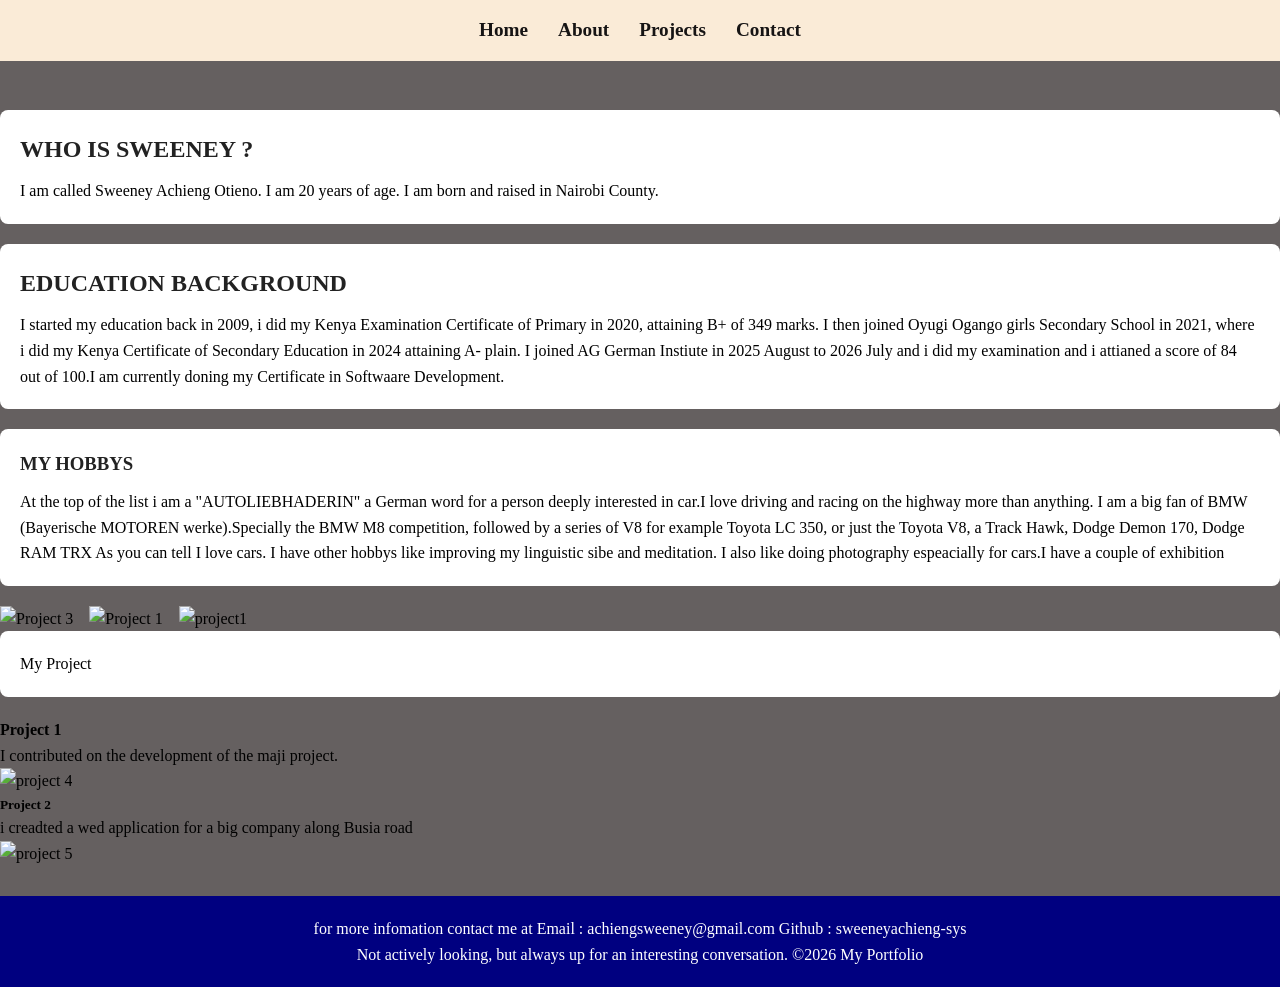
==== index.html @ 0fbec5ef "renaming" ====
<!DOCTYPE html>
<html lang="en">
<head>
    <meta charset="UTF-8">
    <meta name="viewport" content="width=device-width, initial-scale=1.0">
    <title>MY PORTALFOLIO</title>
    <script src="https://cdn.jsdelivr.net/npm/@tailwindcss/browser@4"></script>
    <link rel ="stylesheet" href="index.css">
</head>
<body>
  <!-- Navigation Bar -->
  <nav>
    <ul>
        <li><a href="SP.html">Home</a></li>
        <li><a href="about.html">About</a></li>
        <li><a href="projects.html">Projects</a></li>
        <li><a href="contact.html">Contact</a></li>
    </ul>
  </nav>
    <main>
    </main>
        <article>
    <h1>WHO IS SWEENEY ?</h1>
    <p> I am called Sweeney Achieng Otieno. I am 20 years of age. I am born and raised in Nairobi County.
    </p>
    </article>
    <article>
    <h2>EDUCATION BACKGROUND</h2>
    <p>I started my education back in 2009, i did my Kenya Examination Certificate of Primary in 2020, attaining B+ of 349 marks. I then joined Oyugi Ogango girls Secondary School in 2021, where i did my Kenya Certificate of Secondary Education in 2024 attaining  A- plain. I joined AG German Instiute in 2025 August to 2026 July and i did my examination and i attianed a score of 84 out of 100.I am currently doning my Certificate in Softwaare Development.
    </p>
    </article>
    <article>
    <h3> MY HOBBYS</h3>
    <P>At the top of the list i am a "AUTOLIEBHADERIN" a German word for a person deeply interested in car.I love driving and racing on the highway more than anything.
    I am a big fan of BMW (Bayerische MOTOREN werke).Specially the BMW M8 competition, followed by a series of V8 for example Toyota LC 350, or just the Toyota V8, a Track Hawk, Dodge Demon 170, Dodge RAM TRX
    As you can tell I love cars. I have other hobbys like improving my linguistic sibe and meditation.
  I also like doing photography espeacially for cars.I have a couple of exhibition</P>
  </article>
  <card class="portfolio-img">
    <img id="card-img" src="https://images.unsplash.com/photo-1676652027956-e7f9f81c88ff?q=80&w=579&auto=format&fit=crop&ixlib=rb-4.1.0&ixid=M3wxMjA3fDB8MHxwaG90by1wYWdlfHx8fGVufDB8fHx8fA%3D%3D" alt="Project 3">
    <img id="card-img" src="https://images.unsplash.com/photo-1650530579355-7ad9d4766043?w=500&auto=format&fit=crop&q=60&ixlib=rb-4.1.0&ixid=M3wxMjA3fDB8MHxzZWFyY2h8MXx8djglMjB0b3lvdGF8ZW58MHx8MHx8fDA%3D" alt="Project 1">
    <img id="card-img" src="https://images.unsplash.com/photo-1711711112606-d08c2f2190b7?w=500&auto=format&fit=crop&q=60&ixlib=rb-4.1.0&ixid=M3wxMjA3fDB8MHxzZWFyY2h8M3x8Ym13JTIwbTh8ZW58MHx8MHx8fDA%3D" alt="project1">
</card>
<section class="section">
<article class="section:hover">My Project</article>
<h4>Project 1</h4>
<p>I contributed on the development of the maji project.</p>
<img class="section-img" src="https://plus.unsplash.com/premium_photo-1699537318809-30d89602535b?w=500&auto=format&fit=crop&q=60&ixlib=rb-4.1.0&ixid=M3wxMjA3fDB8MHxzZWFyY2h8MXx8d2VsbHxlbnwwfHwwfHx8MA%3D%3D" alt="project 4">
<h5>Project 2</h5>
<p>i creadted a wed application for a big  company along Busia road</p>
<img class="section-img"  src="https://images.unsplash.com/photo-1559028012-481c04fa702d?w=500&auto=format&fit=crop&q=60&ixlib=rb-4.1.0&ixid=M3wxMjA3fDB8MHxzZWFyY2h8Nnx8d2Vic2l0ZXxlbnwwfHwwfHx8MA%3D%3D" alt="project 5">
</section>
</main>
</P> 
<!-- Footer -->
  <footer>
    <div>
  for more infomation contact me at
  Email : achiengsweeney@gmail.com
  Github : <sweeneyachieng-sys>sweeneyachieng-sys</sweeneyachieng-sys>
</div>
    <p>Not actively looking, but always up for an interesting conversation.
      &copy;2026 My Portfolio  </p>
  </footer>
</body>
</html>
---- index.css ----
*{
    margin : 0%;
    padding :0%;
    box-sizing: border-box;
}
body{
    font-family: Georgia, 'Times New Roman', Times, serif;
    background-color: rgb(101, 96, 96);
    color: black;
    line-height: 1.6;
}
nav{
    background-color: antiquewhite;
    position:fixed ;
    top: 0;
    left: 0;
    z-index: 1000;
    padding: 15px 30px;
    width: 100%;
}
nav ul{
    list-style: none;
    display: flex;
    gap: 30px;
    text-align: center;
    justify-content: center;
    font-size: larger;
}
nav a:hover{
    color: #ffcc00;
}
nav a{
    color: rgb(22, 20, 20);
    text-decoration: double;
    font-weight: bolder;
}
main{
    margin-top: 70px;
    padding: 20px 40px;
}
article{
    background: white ;
    padding: 20px;
    margin-bottom: 20px;
    border-radius: 8px ;
}
h1,h2,h3{
    margin-bottom: 10px;
    color: #222;
}
.card{
    flex: 1;
    min-width: 250px;
    overflow: hidden;
    border-radius: 8px;
    background-color: white;
    box-shadow: 0px 2px 5px rgba(0, 0, 0, 0.1);
    display: block;
    transition: transform 0.3s;
}
.portfolio-img{
     display: flex;
  gap: 16px;
  overflow-x: auto;
}
footer{
    text-align: center;
    background-color: navy;
    color: white;
    padding: 20px;
    margin-top: 30px;
    
}
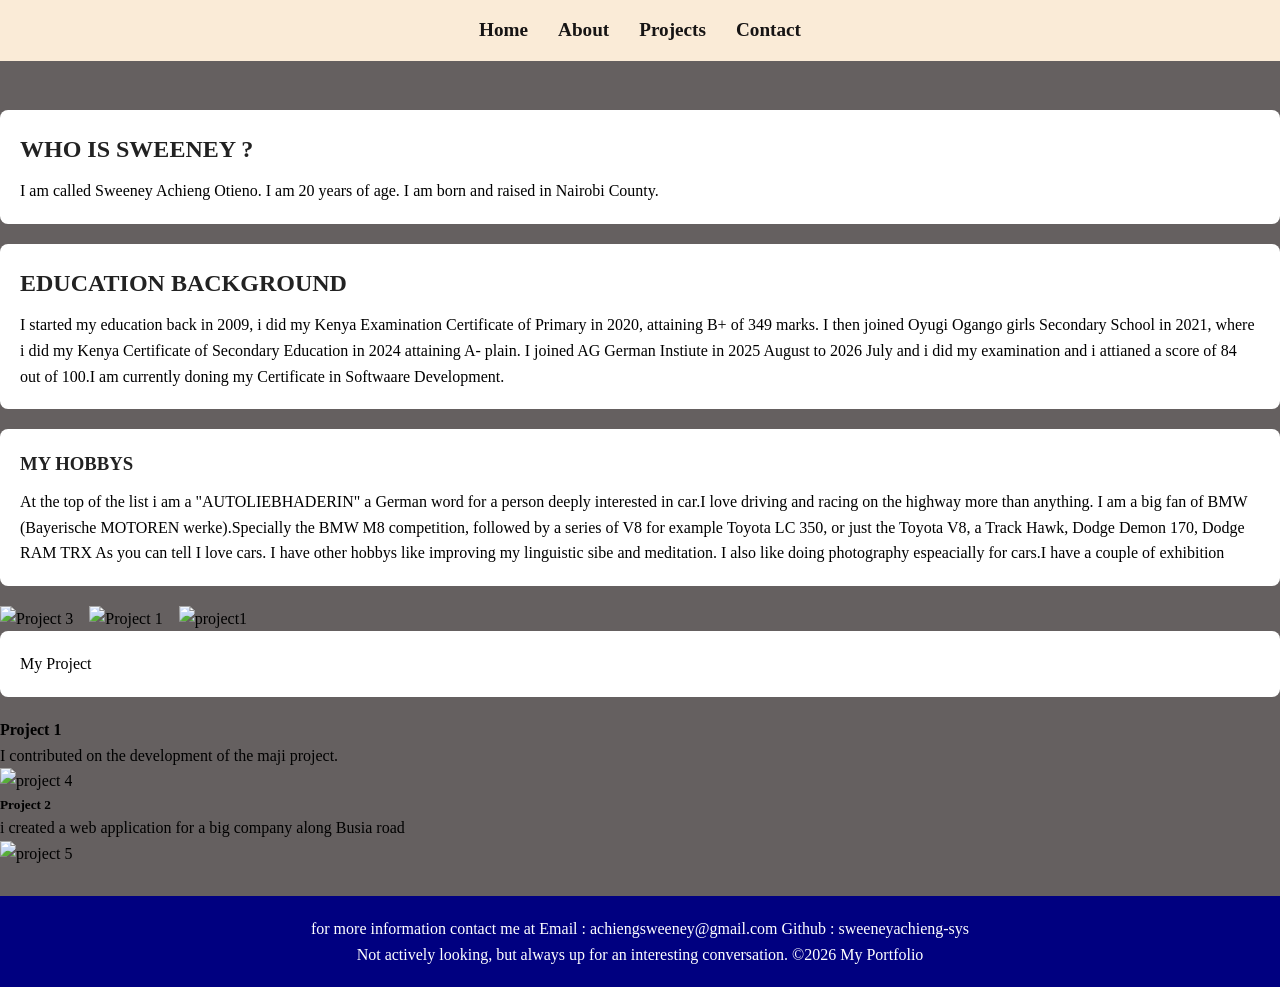
==== commit 9b92f980: "rectification" ====
--- a/index.html
+++ b/index.html
@@ -3,7 +3,7 @@
 <head>
     <meta charset="UTF-8">
     <meta name="viewport" content="width=device-width, initial-scale=1.0">
-    <title>MY PORTALFOLIO</title>
+    <title>MY PORTFOLIO</title>
     <script src="https://cdn.jsdelivr.net/npm/@tailwindcss/browser@4"></script>
     <link rel ="stylesheet" href="index.css">
 </head>
@@ -47,7 +47,7 @@
 <p>I contributed on the development of the maji project.</p>
 <img class="section-img" src="https://plus.unsplash.com/premium_photo-1699537318809-30d89602535b?w=500&auto=format&fit=crop&q=60&ixlib=rb-4.1.0&ixid=M3wxMjA3fDB8MHxzZWFyY2h8MXx8d2VsbHxlbnwwfHwwfHx8MA%3D%3D" alt="project 4">
 <h5>Project 2</h5>
-<p>i creadted a wed application for a big  company along Busia road</p>
+<p>i created a web application for a big  company along Busia road</p>
 <img class="section-img"  src="https://images.unsplash.com/photo-1559028012-481c04fa702d?w=500&auto=format&fit=crop&q=60&ixlib=rb-4.1.0&ixid=M3wxMjA3fDB8MHxzZWFyY2h8Nnx8d2Vic2l0ZXxlbnwwfHwwfHx8MA%3D%3D" alt="project 5">
 </section>
 </main>
@@ -55,7 +55,7 @@
 <!-- Footer -->
   <footer>
     <div>
-  for more infomation contact me at
+  for more information contact me at
   Email : achiengsweeney@gmail.com
   Github : <sweeneyachieng-sys>sweeneyachieng-sys</sweeneyachieng-sys>
 </div>
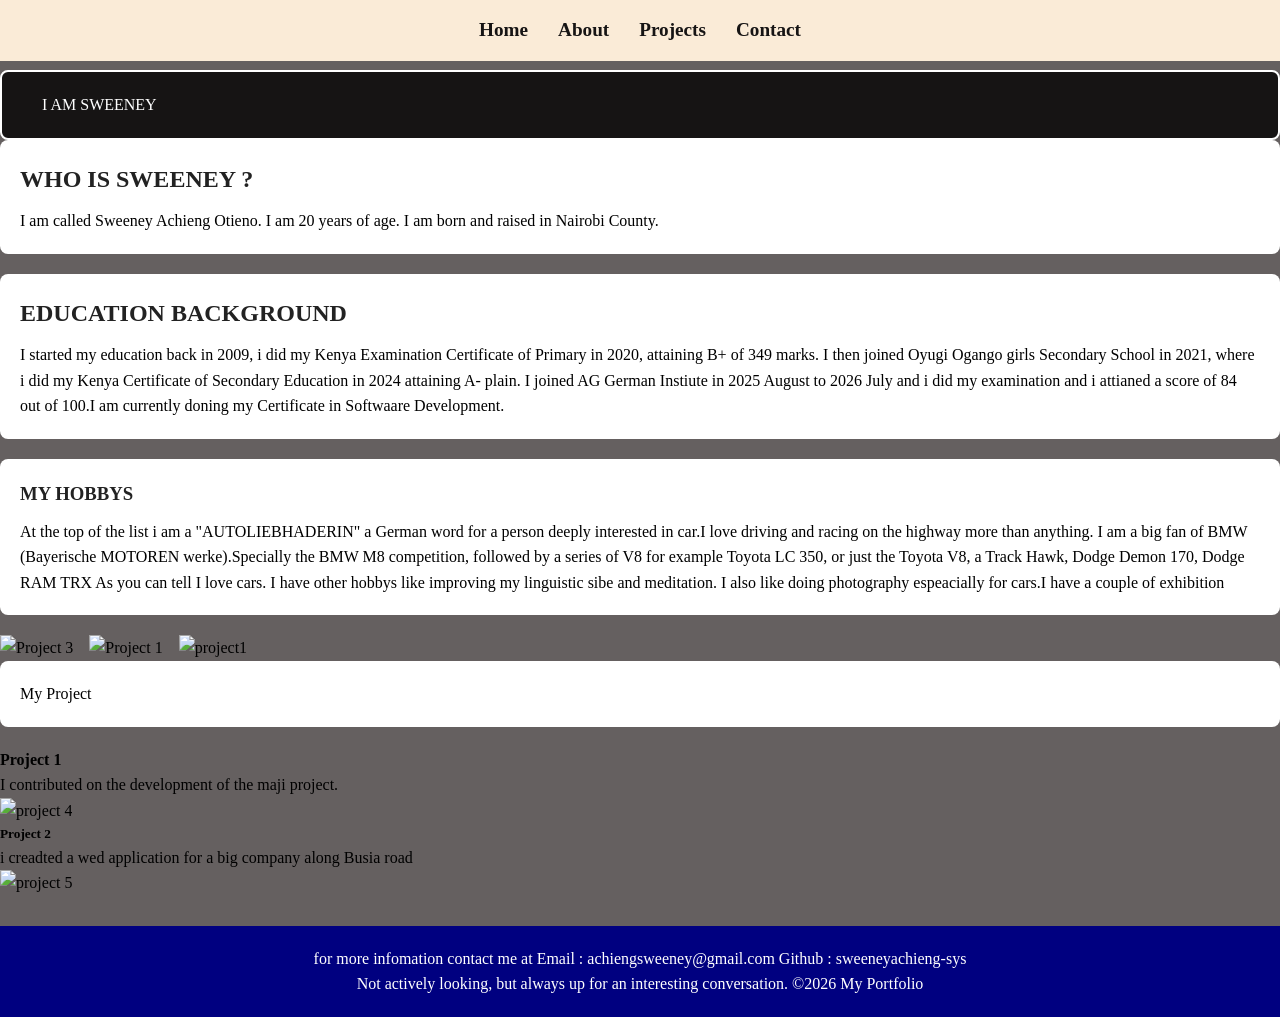
==== commit a5fb4c43: "good" ====
--- a/index.html
+++ b/index.html
@@ -18,6 +18,7 @@
     </ul>
   </nav>
     <main>
+      <section> I AM SWEENEY</section>
     </main>
         <article>
     <h1>WHO IS SWEENEY ?</h1>
@@ -47,7 +48,7 @@
 <p>I contributed on the development of the maji project.</p>
 <img class="section-img" src="https://plus.unsplash.com/premium_photo-1699537318809-30d89602535b?w=500&auto=format&fit=crop&q=60&ixlib=rb-4.1.0&ixid=M3wxMjA3fDB8MHxzZWFyY2h8MXx8d2VsbHxlbnwwfHwwfHx8MA%3D%3D" alt="project 4">
 <h5>Project 2</h5>
-<p>i created a web application for a big  company along Busia road</p>
+<p>i creadted a wed application for a big  company along Busia road</p>
 <img class="section-img"  src="https://images.unsplash.com/photo-1559028012-481c04fa702d?w=500&auto=format&fit=crop&q=60&ixlib=rb-4.1.0&ixid=M3wxMjA3fDB8MHxzZWFyY2h8Nnx8d2Vic2l0ZXxlbnwwfHwwfHx8MA%3D%3D" alt="project 5">
 </section>
 </main>
@@ -55,7 +56,7 @@
 <!-- Footer -->
   <footer>
     <div>
-  for more information contact me at
+  for more infomation contact me at
   Email : achiengsweeney@gmail.com
   Github : <sweeneyachieng-sys>sweeneyachieng-sys</sweeneyachieng-sys>
 </div>
--- a/index.css
+++ b/index.css
@@ -70,4 +70,13 @@
     padding: 20px;
     margin-top: 30px;
     
+}
+main{
+    text-align: center;
+    text-shadow: #222;
+    color: white;
+    border: 2px solid white;
+    border-radius: 8px;
+    background-color: rgb(22, 20, 20);
+    display: flex;
 }
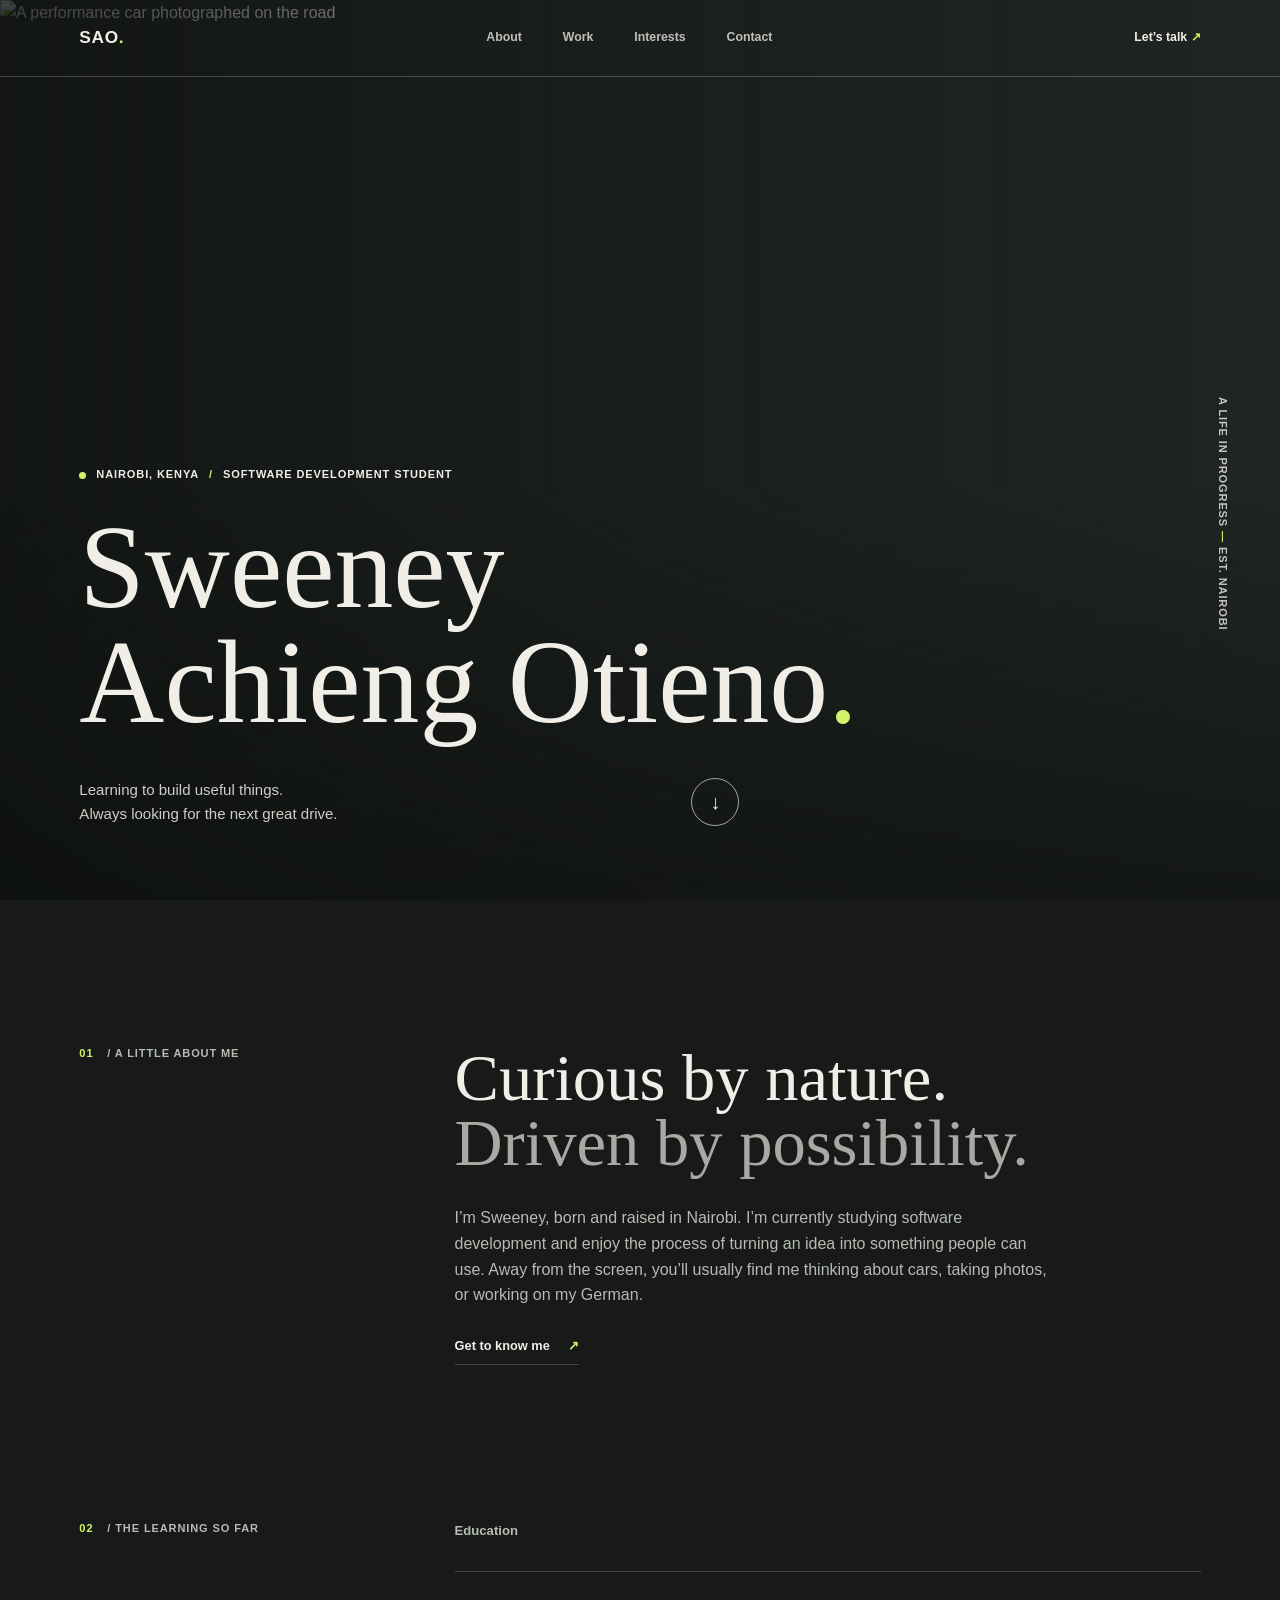
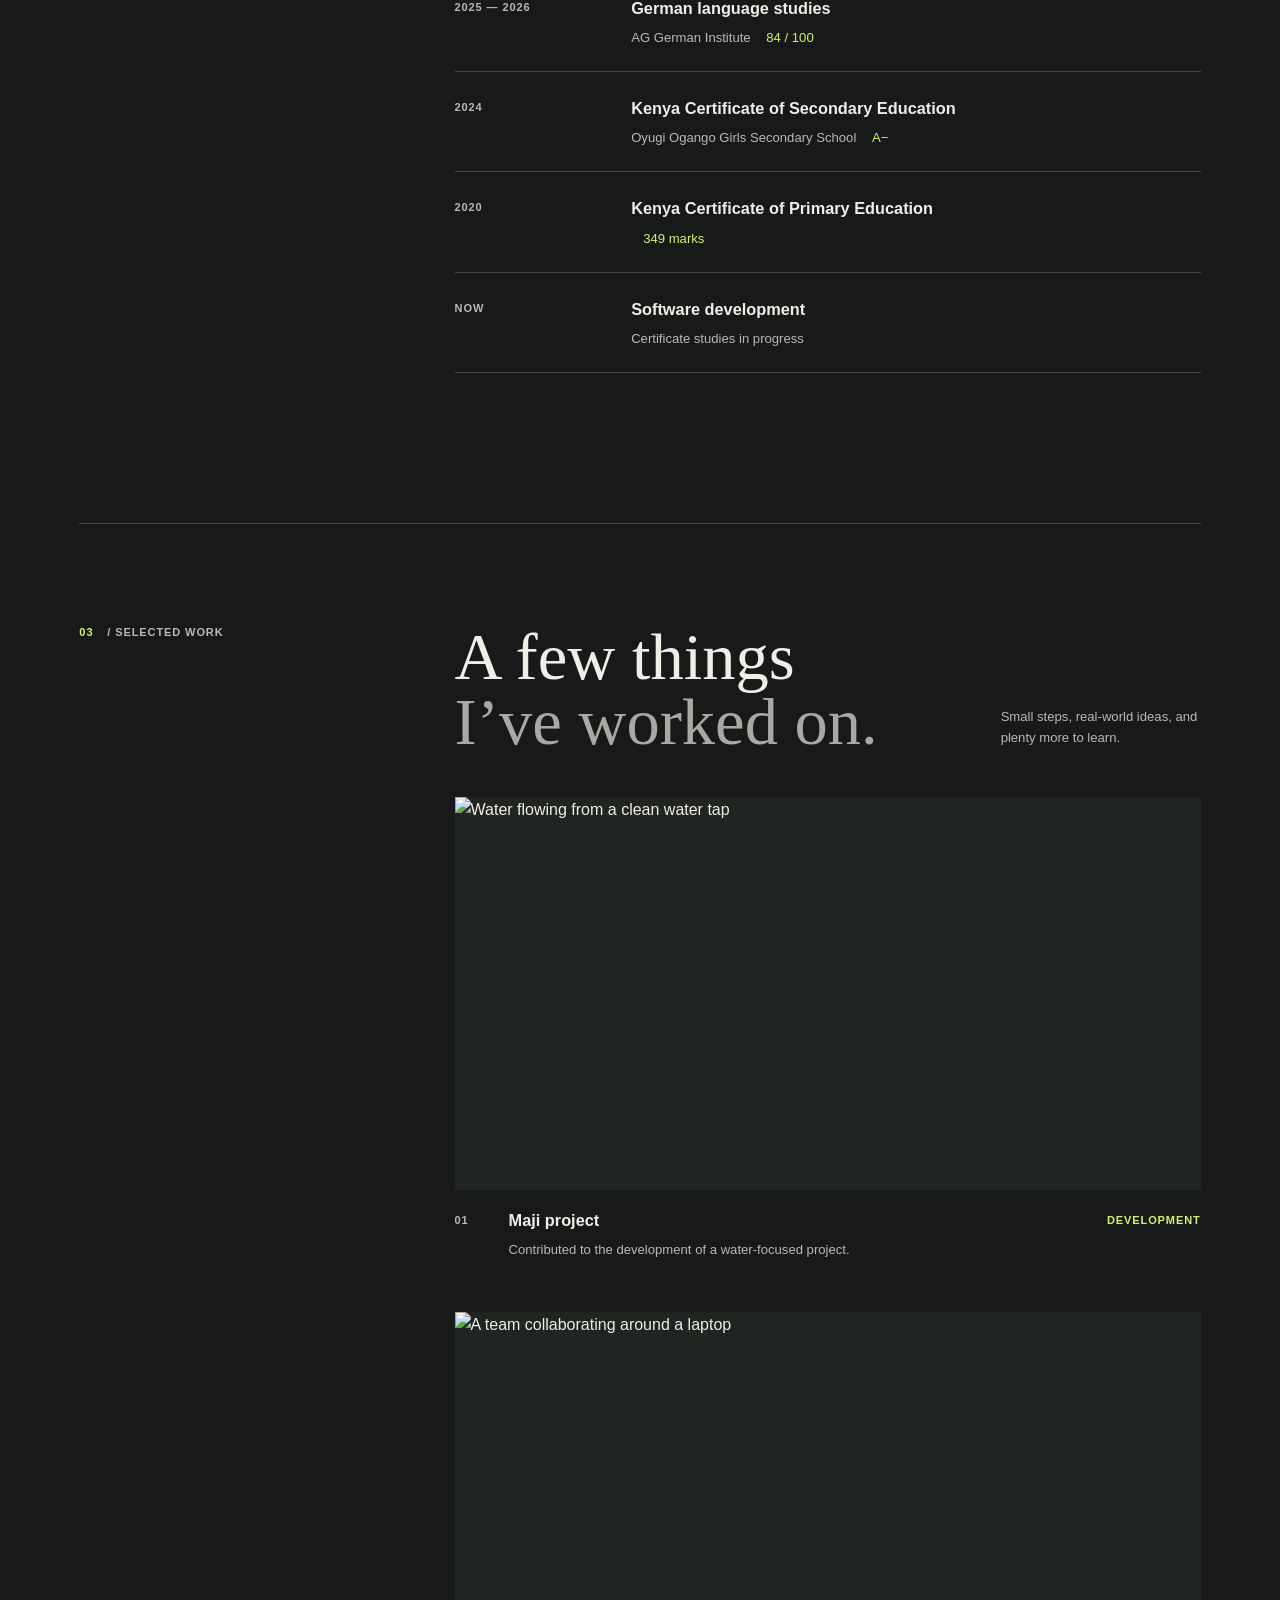
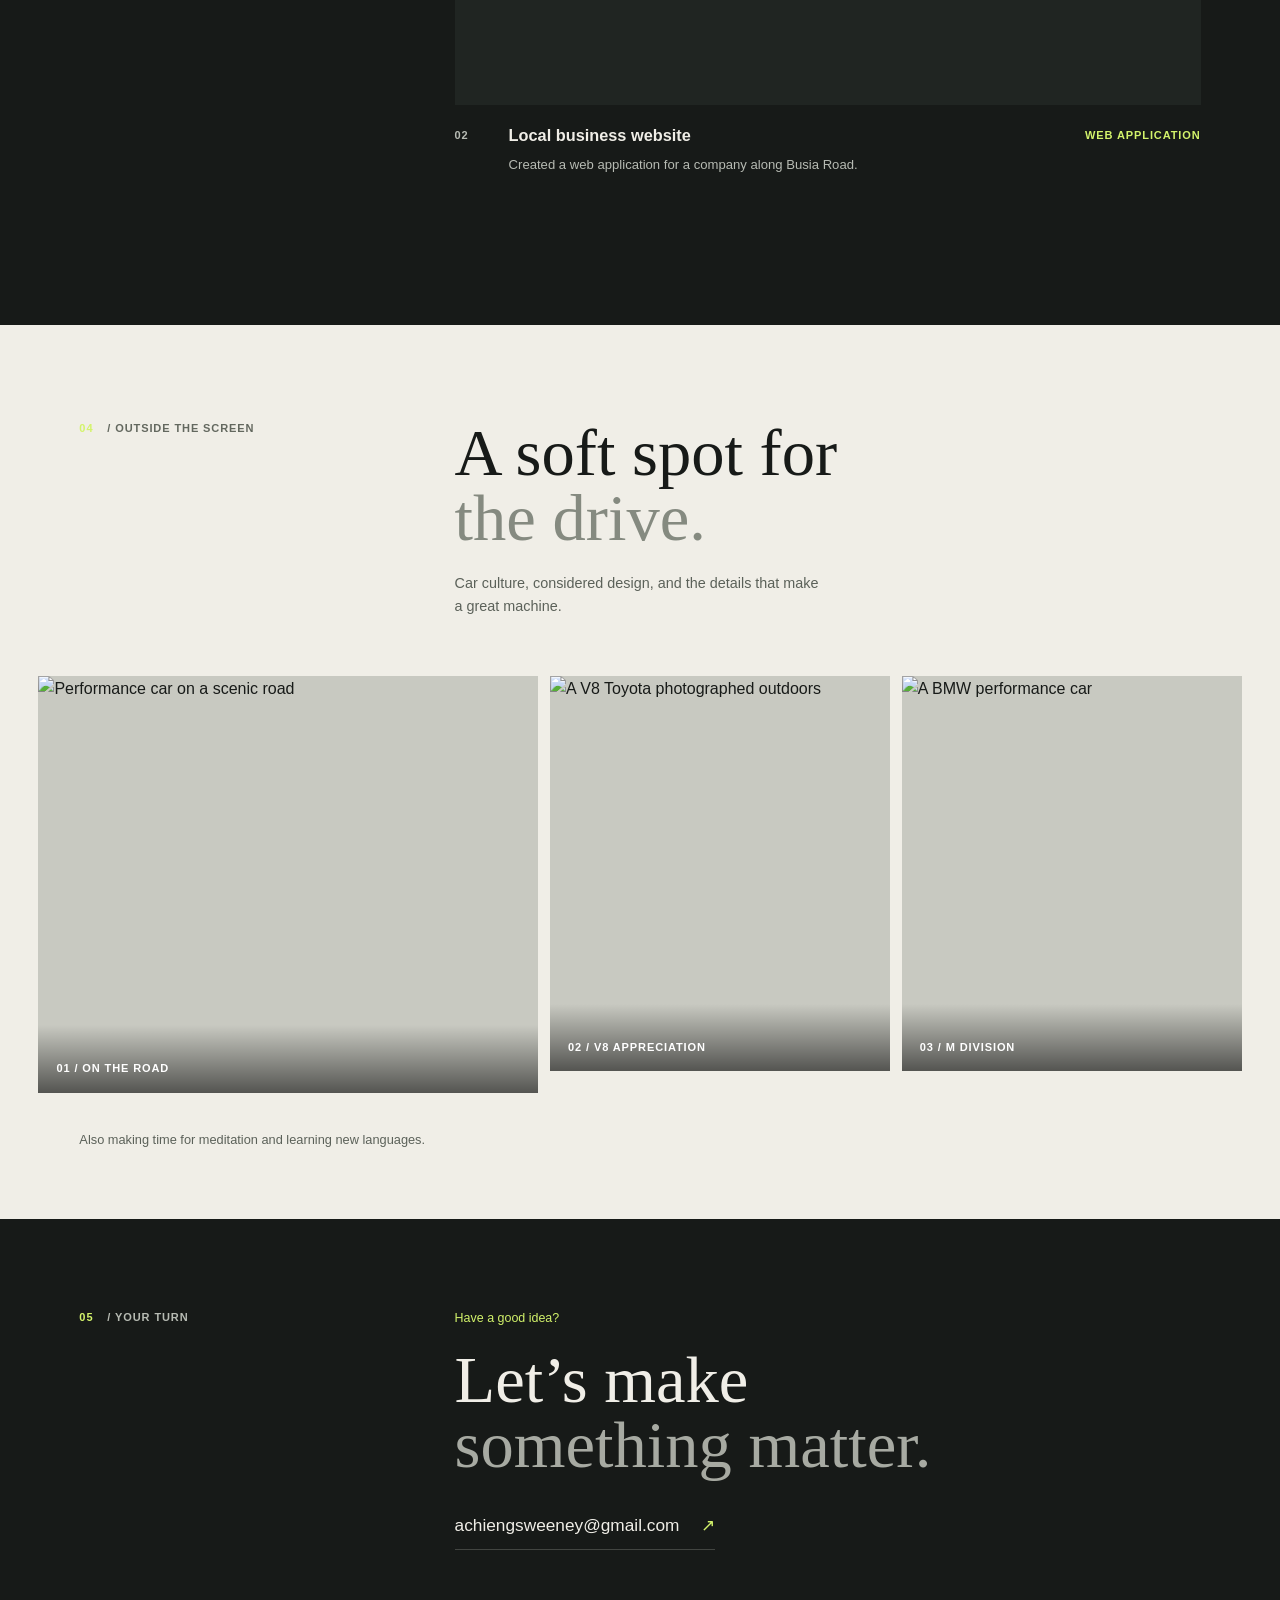
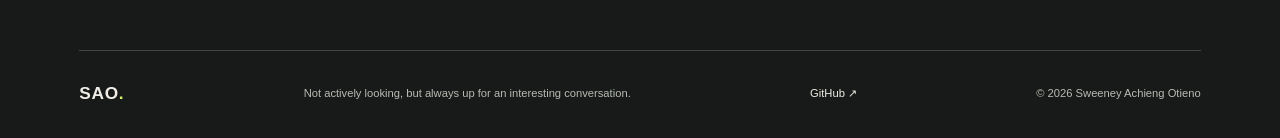
==== commit 26b9f16c: "Update index.html added somethings" ====
--- a/index.html
+++ b/index.html
@@ -3,65 +3,113 @@
 <head>
     <meta charset="UTF-8">
     <meta name="viewport" content="width=device-width, initial-scale=1.0">
-    <title>MY PORTFOLIO</title>
-    <script src="https://cdn.jsdelivr.net/npm/@tailwindcss/browser@4"></script>
-    <link rel ="stylesheet" href="index.css">
+  <meta name="description" content="Meet Sweeney Achieng Otieno, a software development student and automotive enthusiast from Nairobi, Kenya.">
+  <meta name="theme-color" content="#171a18">
+  <title>Sweeney Achieng Otieno | Portfolio</title>
+  <link rel="preconnect" href="https://images.unsplash.com">
+  <link rel="stylesheet" href="index.css">
 </head>
 <body>
-  <!-- Navigation Bar -->
-  <nav>
-    <ul>
-        <li><a href="SP.html">Home</a></li>
-        <li><a href="about.html">About</a></li>
-        <li><a href="projects.html">Projects</a></li>
-        <li><a href="contact.html">Contact</a></li>
-    </ul>
-  </nav>
-    <main>
-      <section> I AM SWEENEY</section>
-    </main>
-        <article>
-    <h1>WHO IS SWEENEY ?</h1>
-    <p> I am called Sweeney Achieng Otieno. I am 20 years of age. I am born and raised in Nairobi County.
-    </p>
-    </article>
-    <article>
-    <h2>EDUCATION BACKGROUND</h2>
-    <p>I started my education back in 2009, i did my Kenya Examination Certificate of Primary in 2020, attaining B+ of 349 marks. I then joined Oyugi Ogango girls Secondary School in 2021, where i did my Kenya Certificate of Secondary Education in 2024 attaining  A- plain. I joined AG German Instiute in 2025 August to 2026 July and i did my examination and i attianed a score of 84 out of 100.I am currently doning my Certificate in Softwaare Development.
-    </p>
-    </article>
-    <article>
-    <h3> MY HOBBYS</h3>
-    <P>At the top of the list i am a "AUTOLIEBHADERIN" a German word for a person deeply interested in car.I love driving and racing on the highway more than anything.
-    I am a big fan of BMW (Bayerische MOTOREN werke).Specially the BMW M8 competition, followed by a series of V8 for example Toyota LC 350, or just the Toyota V8, a Track Hawk, Dodge Demon 170, Dodge RAM TRX
-    As you can tell I love cars. I have other hobbys like improving my linguistic sibe and meditation.
-  I also like doing photography espeacially for cars.I have a couple of exhibition</P>
-  </article>
-  <card class="portfolio-img">
-    <img id="card-img" src="https://images.unsplash.com/photo-1676652027956-e7f9f81c88ff?q=80&w=579&auto=format&fit=crop&ixlib=rb-4.1.0&ixid=M3wxMjA3fDB8MHxwaG90by1wYWdlfHx8fGVufDB8fHx8fA%3D%3D" alt="Project 3">
-    <img id="card-img" src="https://images.unsplash.com/photo-1650530579355-7ad9d4766043?w=500&auto=format&fit=crop&q=60&ixlib=rb-4.1.0&ixid=M3wxMjA3fDB8MHxzZWFyY2h8MXx8djglMjB0b3lvdGF8ZW58MHx8MHx8fDA%3D" alt="Project 1">
-    <img id="card-img" src="https://images.unsplash.com/photo-1711711112606-d08c2f2190b7?w=500&auto=format&fit=crop&q=60&ixlib=rb-4.1.0&ixid=M3wxMjA3fDB8MHxzZWFyY2h8M3x8Ym13JTIwbTh8ZW58MHx8MHx8fDA%3D" alt="project1">
-</card>
-<section class="section">
-<article class="section:hover">My Project</article>
-<h4>Project 1</h4>
-<p>I contributed on the development of the maji project.</p>
-<img class="section-img" src="https://plus.unsplash.com/premium_photo-1699537318809-30d89602535b?w=500&auto=format&fit=crop&q=60&ixlib=rb-4.1.0&ixid=M3wxMjA3fDB8MHxzZWFyY2h8MXx8d2VsbHxlbnwwfHwwfHx8MA%3D%3D" alt="project 4">
-<h5>Project 2</h5>
-<p>i creadted a wed application for a big  company along Busia road</p>
-<img class="section-img"  src="https://images.unsplash.com/photo-1559028012-481c04fa702d?w=500&auto=format&fit=crop&q=60&ixlib=rb-4.1.0&ixid=M3wxMjA3fDB8MHxzZWFyY2h8Nnx8d2Vic2l0ZXxlbnwwfHwwfHx8MA%3D%3D" alt="project 5">
-</section>
-</main>
-</P> 
-<!-- Footer -->
-  <footer>
-    <div>
-  for more infomation contact me at
-  Email : achiengsweeney@gmail.com
-  Github : <sweeneyachieng-sys>sweeneyachieng-sys</sweeneyachieng-sys>
-</div>
-    <p>Not actively looking, but always up for an interesting conversation.
-      &copy;2026 My Portfolio  </p>
+  <header class="site-header">
+    <a class="wordmark" href="#home" aria-label="Sweeney Achieng Otieno, home">SAO<span>.</span></a>
+    <nav aria-label="Main navigation">
+      <a href="#about">About</a>
+      <a href="#work">Work</a>
+      <a href="#interests">Interests</a>
+      <a href="#contact">Contact</a>
+    </nav>
+    <a class="header-contact" href="mailto:achiengsweeney@gmail.com">Let’s talk <span aria-hidden="true">↗</span></a>
+  </header>
+
+  <main>
+    <section class="hero" id="home" aria-labelledby="hero-title">
+      <img class="hero-image" src="https://images.unsplash.com/photo-1676652027956-e7f9f81c88ff?auto=format&amp;fit=crop&amp;w=2200&amp;q=85" alt="A performance car photographed on the road">
+      <div class="hero-shade"></div>
+      <div class="hero-content">
+        <p class="eyebrow"><span class="status-dot"></span> Nairobi, Kenya <span class="eyebrow-divider">/</span> Software development student</p>
+        <h1 id="hero-title">Sweeney<br>Achieng Otieno<span class="accent">.</span></h1>
+        <div class="hero-bottom">
+          <p>Learning to build useful things.<br>Always looking for the next great drive.</p>
+          <a class="round-link" href="#about" aria-label="Scroll to about Sweeney"><span aria-hidden="true">↓</span></a>
+        </div>
+      </div>
+      <p class="hero-caption">A life in progress <span>—</span> Est. Nairobi</p>
+    </section>
+
+    <section class="intro section-wrap" id="about" aria-labelledby="about-title">
+      <div class="section-label"><span>01</span> / A little about me</div>
+      <div class="intro-copy">
+        <h2 id="about-title">Curious by nature.<br><span>Driven by possibility.</span></h2>
+        <p>I’m Sweeney, born and raised in Nairobi. I’m currently studying software development and enjoy the process of turning an idea into something people can use. Away from the screen, you’ll usually find me thinking about cars, taking photos, or working on my German.</p>
+        <a class="text-link" href="#contact">Get to know me <span aria-hidden="true">↗</span></a>
+      </div>
+    </section>
+
+    <section class="education section-wrap" aria-labelledby="education-title">
+      <div class="section-label"><span>02</span> / The learning so far</div>
+      <div class="education-content">
+        <h2 id="education-title">Education</h2>
+        <ol class="timeline">
+          <li>
+            <span class="timeline-year">2025 — 2026</span>
+            <div><h3>German language studies</h3><p>AG German Institute <span class="result">84 / 100</span></p></div>
+          </li>
+          <li>
+            <span class="timeline-year">2024</span>
+            <div><h3>Kenya Certificate of Secondary Education</h3><p>Oyugi Ogango Girls Secondary School <span class="result">A−</span></p></div>
+          </li>
+          <li>
+            <span class="timeline-year">2020</span>
+            <div><h3>Kenya Certificate of Primary Education</h3><p><span class="result">349 marks</span></p></div>
+          </li>
+          <li>
+            <span class="timeline-year">Now</span>
+            <div><h3>Software development</h3><p>Certificate studies in progress</p></div>
+          </li>
+        </ol>
+      </div>
+    </section>
+
+    <section class="work section-wrap" id="work" aria-labelledby="work-title">
+      <div class="section-label"><span>03</span> / Selected work</div>
+      <div class="work-content">
+        <div class="section-heading">
+          <h2 id="work-title">A few things<br><span>I’ve worked on.</span></h2>
+          <p>Small steps, real-world ideas, and plenty more to learn.</p>
+        </div>
+        <div class="project-list">
+          <article class="project">
+            <div class="project-image-wrap"><img src="https://plus.unsplash.com/premium_photo-1699537318809-30d89602535b?auto=format&amp;fit=crop&amp;w=1200&amp;q=80" alt="Water flowing from a clean water tap" loading="lazy"></div>
+            <div class="project-info"><span class="project-number">01</span><div><h3>Maji project</h3><p>Contributed to the development of a water-focused project.</p></div><span class="project-type">Development</span></div>
+          </article>
+          <article class="project">
+            <div class="project-image-wrap"><img src="https://images.unsplash.com/photo-1559028012-481c04fa702d?auto=format&amp;fit=crop&amp;w=1200&amp;q=80" alt="A team collaborating around a laptop" loading="lazy"></div>
+            <div class="project-info"><span class="project-number">02</span><div><h3>Local business website</h3><p>Created a web application for a company along Busia Road.</p></div><span class="project-type">Web application</span></div>
+          </article>
+        </div>
+      </div>
+    </section>
+
+    <section class="interests" id="interests" aria-labelledby="interests-title">
+      <div class="interests-head section-wrap">
+        <div class="section-label"><span>04</span> / Outside the screen</div>
+        <div><h2 id="interests-title">A soft spot for<br><span>the drive.</span></h2><p>Car culture, considered design, and the details that make a great machine.</p></div>
+      </div>
+      <div class="photo-grid" aria-label="Automotive photography">
+        <figure class="photo photo-large"><img src="https://images.unsplash.com/photo-1676652027956-e7f9f81c88ff?auto=format&amp;fit=crop&amp;w=1500&amp;q=80" alt="Performance car on a scenic road" loading="lazy"><figcaption>01 / On the road</figcaption></figure>
+        <figure class="photo"><img src="https://images.unsplash.com/photo-1650530579355-7ad9d4766043?auto=format&amp;fit=crop&amp;w=1000&amp;q=80" alt="A V8 Toyota photographed outdoors" loading="lazy"><figcaption>02 / V8 appreciation</figcaption></figure>
+        <figure class="photo"><img src="https://images.unsplash.com/photo-1711711112606-d08c2f2190b7?auto=format&amp;fit=crop&amp;w=1000&amp;q=80" alt="A BMW performance car" loading="lazy"><figcaption>03 / M division</figcaption></figure>
+      </div>
+      <p class="interest-note section-wrap">Also making time for meditation and learning new languages.</p>
+    </section>
+  </main>
+
+  <footer class="footer" id="contact">
+    <div class="footer-top section-wrap">
+      <div class="section-label"><span>05</span> / Your turn</div>
+      <div class="footer-main"><p class="footer-kicker">Have a good idea?</p><h2>Let’s make<br><span>something matter.</span></h2><a class="email-link" href="mailto:achiengsweeney@gmail.com">achiengsweeney@gmail.com <span aria-hidden="true">↗</span></a></div>
+    </div>
+    <div class="footer-bottom section-wrap"><a class="wordmark" href="#home">SAO<span>.</span></a><p>Not actively looking, but always up for an interesting conversation.</p><a href="https://github.com/sweeneyachieng-sys" target="_blank" rel="noreferrer">GitHub <span aria-hidden="true">↗</span></a><span class="copyright">© 2026 Sweeney Achieng Otieno</span></div>
   </footer>
 </body>
 </html>
--- a/index.css
+++ b/index.css
@@ -1,82 +1,206 @@
-*{
-    margin : 0%;
-    padding :0%;
-    box-sizing: border-box;
-}
-body{
-    font-family: Georgia, 'Times New Roman', Times, serif;
-    background-color: rgb(101, 96, 96);
-    color: black;
+:root {
+    color-scheme: dark;
+    --ink: #171a18;
+    --ink-soft: #202522;
+    --paper: #f0eee7;
+    --paper-muted: #b7bbb3;
+    --line: rgba(240, 238, 231, 0.2);
+    --acid: #d3f36b;
+    --serif: "Iowan Old Style", "Palatino Linotype", "Book Antiqua", Georgia, serif;
+    --sans: "Avenir Next", Avenir, "Segoe UI", sans-serif;
+}
+
+* { box-sizing: border-box; }
+
+html { scroll-behavior: smooth; }
+
+body {
+    margin: 0;
+    background: var(--ink);
+    color: var(--paper);
+    font-family: var(--sans);
     line-height: 1.6;
-}
-nav{
-    background-color: antiquewhite;
-    position:fixed ;
+    -webkit-font-smoothing: antialiased;
+}
+
+img { display: block; max-width: 100%; }
+
+a { color: inherit; text-decoration: none; }
+
+a:focus-visible { outline: 2px solid var(--acid); outline-offset: 5px; }
+
+.site-header {
+    position: absolute;
+    z-index: 5;
     top: 0;
     left: 0;
-    z-index: 1000;
-    padding: 15px 30px;
+    display: flex;
+    align-items: center;
+    justify-content: space-between;
     width: 100%;
-}
-nav ul{
-    list-style: none;
+    padding: 24px 6.2%;
+    border-bottom: 1px solid rgba(240, 238, 231, 0.24);
+}
+
+.wordmark { font-size: 1.08rem; font-weight: 800; letter-spacing: 0.04em; }
+.wordmark span, .accent { color: var(--acid); }
+
+.site-header nav { display: flex; gap: clamp(20px, 3.2vw, 52px); }
+.site-header nav a, .header-contact { font-size: 0.77rem; font-weight: 600; }
+.site-header nav a { color: rgba(240, 238, 231, 0.78); transition: color 180ms ease; }
+.site-header nav a:hover, .footer-bottom a:hover { color: var(--acid); }
+.header-contact span, .text-link span, .email-link span { color: var(--acid); }
+
+.hero {
+    position: relative;
     display: flex;
-    gap: 30px;
-    text-align: center;
-    justify-content: center;
-    font-size: larger;
-}
-nav a:hover{
-    color: #ffcc00;
-}
-nav a{
-    color: rgb(22, 20, 20);
-    text-decoration: double;
-    font-weight: bolder;
-}
-main{
-    margin-top: 70px;
-    padding: 20px 40px;
-}
-article{
-    background: white ;
-    padding: 20px;
-    margin-bottom: 20px;
-    border-radius: 8px ;
-}
-h1,h2,h3{
-    margin-bottom: 10px;
-    color: #222;
-}
-.card{
-    flex: 1;
-    min-width: 250px;
+    min-height: min(840px, 100svh);
+    min-height: max(680px, 100svh);
+    align-items: flex-end;
     overflow: hidden;
-    border-radius: 8px;
-    background-color: white;
-    box-shadow: 0px 2px 5px rgba(0, 0, 0, 0.1);
-    display: block;
-    transition: transform 0.3s;
-}
-.portfolio-img{
-     display: flex;
-  gap: 16px;
-  overflow-x: auto;
-}
-footer{
-    text-align: center;
-    background-color: navy;
-    color: white;
-    padding: 20px;
-    margin-top: 30px;
-    
-}
-main{
-    text-align: center;
-    text-shadow: #222;
-    color: white;
-    border: 2px solid white;
-    border-radius: 8px;
-    background-color: rgb(22, 20, 20);
-    display: flex;
-}+    background: #222725;
+}
+
+.hero-image, .hero-shade { position: absolute; inset: 0; width: 100%; height: 100%; }
+.hero-image { object-fit: cover; object-position: center 54%; animation: image-arrive 1.1s ease-out both; }
+.hero-shade { background: linear-gradient(90deg, rgba(14, 17, 15, 0.79) 0%, rgba(14, 17, 15, 0.37) 52%, rgba(14, 17, 15, 0.08) 100%), linear-gradient(0deg, rgba(14, 17, 15, 0.68), transparent 46%); }
+
+.hero-content {
+    position: relative;
+    z-index: 1;
+    width: min(100% - 12.4%, 1320px);
+    margin: 0 auto;
+    padding: 160px 0 74px;
+    animation: content-arrive 700ms 100ms ease-out both;
+}
+
+.eyebrow, .section-label, .hero-caption, .timeline-year, .project-number, .project-type, .photo figcaption {
+    font-size: 0.69rem;
+    font-weight: 650;
+    letter-spacing: 0.08em;
+    text-transform: uppercase;
+}
+
+.eyebrow { display: flex; align-items: center; gap: 10px; margin: 0 0 26px; }
+.status-dot { width: 7px; height: 7px; border-radius: 50%; background: var(--acid); }
+.eyebrow-divider { color: var(--acid); }
+
+.hero h1, .intro h2, .section-heading h2, .interests h2, .footer h2 {
+    margin: 0;
+    font-family: var(--serif);
+    font-weight: 400;
+    letter-spacing: 0;
+    line-height: 0.98;
+}
+
+.hero h1 { font-size: clamp(4rem, 9.2vw, 8.5rem); }
+.hero-bottom { display: flex; align-items: flex-end; justify-content: space-between; max-width: 660px; margin-top: 37px; }
+.hero-bottom p { margin: 0; color: rgba(240, 238, 231, 0.85); font-size: 0.94rem; }
+.round-link { display: grid; width: 48px; aspect-ratio: 1; place-items: center; border: 1px solid rgba(240, 238, 231, 0.66); border-radius: 50%; font-size: 1.25rem; transition: background 180ms ease, color 180ms ease; }
+.round-link:hover { background: var(--acid); color: var(--ink); }
+.hero-caption { position: absolute; right: 3%; bottom: 30%; color: rgba(240, 238, 231, 0.8); writing-mode: vertical-rl; }
+.hero-caption span { color: var(--acid); }
+
+.section-wrap { width: min(100% - 12.4%, 1320px); margin-inline: auto; }
+.intro, .education, .work { display: grid; grid-template-columns: 0.8fr 2fr; gap: 6vw; }
+.intro { padding-block: 145px 155px; }
+.section-label { color: var(--paper-muted); }
+.section-label span { margin-right: 10px; color: var(--acid); }
+.intro h2, .section-heading h2, .interests h2, .footer h2 { font-size: clamp(2.8rem, 5.2vw, 5.3rem); }
+.intro h2 span, .section-heading h2 span, .interests h2 span, .footer h2 span { color: #a7aaa2; }
+.intro-copy > p { max-width: 600px; margin: 30px 0 24px; color: var(--paper-muted); font-size: 1rem; }
+.text-link { display: inline-flex; gap: 18px; align-items: center; border-bottom: 1px solid var(--line); padding-bottom: 8px; font-size: 0.8rem; font-weight: 650; }
+
+.education { padding-block: 0 150px; }
+.education-content h2 { margin: 0 0 30px; font-size: 0.82rem; font-weight: 600; color: var(--paper-muted); }
+.timeline { margin: 0; padding: 0; list-style: none; border-top: 1px solid var(--line); }
+.timeline li { display: grid; grid-template-columns: minmax(100px, 0.55fr) 2fr; gap: 20px; padding: 23px 0; border-bottom: 1px solid var(--line); }
+.timeline-year { padding-top: 4px; color: var(--paper-muted); }
+.timeline h3, .project h3 { margin: 0; font-size: 1.02rem; font-weight: 600; }
+.timeline p, .project p { margin: 6px 0 0; color: var(--paper-muted); font-size: 0.82rem; }
+.result { margin-left: 12px; color: var(--acid); }
+
+.work { padding-block: 100px 150px; border-top: 1px solid var(--line); }
+.section-heading { display: flex; align-items: flex-end; justify-content: space-between; gap: 30px; margin-bottom: 43px; }
+.section-heading > p { max-width: 200px; margin: 0 0 6px; color: var(--paper-muted); font-size: 0.82rem; }
+.project { margin-bottom: 52px; }
+.project:last-child { margin-bottom: 0; }
+.project-image-wrap { overflow: hidden; aspect-ratio: 1.9; background: var(--ink-soft); }
+.project-image-wrap img { width: 100%; height: 100%; object-fit: cover; transition: transform 500ms cubic-bezier(0.2, 0.7, 0.2, 1); }
+.project:hover .project-image-wrap img { transform: scale(1.025); }
+.project-info { display: grid; grid-template-columns: 40px 1fr auto; gap: 14px; align-items: start; padding-top: 17px; }
+.project-number, .project-type { padding-top: 5px; color: var(--paper-muted); }
+.project-type { color: var(--acid); }
+
+.interests { padding-block: 95px 55px; background: var(--paper); color: var(--ink); }
+.interests-head { display: grid; grid-template-columns: 0.8fr 2fr; gap: 6vw; margin-bottom: 58px; }
+.interests .section-label { color: #63685f; }
+.interests h2 span { color: #858a80; }
+.interests-head > div:last-child > p { max-width: 370px; margin: 22px 0 0; color: #5b6159; font-size: 0.9rem; }
+.photo-grid { display: grid; grid-template-columns: 1.25fr 0.85fr 0.85fr; gap: 12px; padding-inline: 3%; }
+.photo { position: relative; min-width: 0; margin: 0; overflow: hidden; aspect-ratio: 0.86; background: #c8c9c1; }
+.photo-large { aspect-ratio: 1.2; }
+.photo img { width: 100%; height: 100%; object-fit: cover; transition: transform 600ms ease; }
+.photo:hover img { transform: scale(1.035); }
+.photo figcaption { position: absolute; right: 0; bottom: 0; left: 0; padding: 35px 18px 15px; color: white; background: linear-gradient(transparent, rgba(0, 0, 0, 0.58)); }
+.interest-note { padding-top: 25px; color: #5b6159; font-size: 0.8rem; }
+
+.footer { padding-top: 90px; }
+.footer-top { display: grid; grid-template-columns: 0.8fr 2fr; gap: 6vw; padding-bottom: 100px; }
+.footer-kicker { margin: 0 0 18px; color: var(--acid); font-size: 0.78rem; }
+.email-link { display: inline-flex; align-items: center; gap: 22px; margin-top: 35px; border-bottom: 1px solid var(--line); padding-bottom: 9px; font-size: clamp(0.9rem, 1.4vw, 1.08rem); }
+.footer-bottom { display: flex; align-items: center; justify-content: space-between; gap: 22px; min-height: 88px; border-top: 1px solid var(--line); color: var(--paper-muted); font-size: 0.7rem; }
+.footer-bottom p { margin: 0; }
+.footer-bottom a { color: var(--paper); }
+.footer-bottom .copyright { white-space: nowrap; }
+
+@keyframes content-arrive { from { opacity: 0; transform: translateY(14px); } to { opacity: 1; transform: translateY(0); } }
+@keyframes image-arrive { from { transform: scale(1.025); } to { transform: scale(1); } }
+
+@media (max-width: 760px) {
+    .site-header { padding: 18px 6%; }
+    .site-header nav { gap: 17px; }
+    .site-header nav a { font-size: 0.68rem; }
+    .header-contact { display: none; }
+    .hero { min-height: 760px; min-height: 100svh; }
+    .hero-image { object-position: 58% center; }
+    .hero-shade { background: linear-gradient(90deg, rgba(14, 17, 15, 0.72), rgba(14, 17, 15, 0.18)), linear-gradient(0deg, rgba(14, 17, 15, 0.7), transparent 65%); }
+    .hero-content, .section-wrap { width: 88%; }
+    .hero-content { padding-bottom: 70px; }
+    .hero h1 { font-size: clamp(3.55rem, 13vw, 6rem); }
+    .hero-caption { display: none; }
+    .intro, .education, .work, .interests-head, .footer-top { grid-template-columns: 1fr; gap: 28px; }
+    .intro { padding-block: 95px 105px; }
+    .education { padding-bottom: 100px; }
+    .work { padding-block: 80px 100px; }
+    .section-heading { align-items: flex-start; flex-direction: column; gap: 16px; }
+    .section-heading > p { max-width: 300px; }
+    .project-image-wrap { aspect-ratio: 1.3; }
+    .interests { padding-top: 75px; }
+    .interests-head { margin-bottom: 40px; }
+    .photo-grid { grid-template-columns: 1fr 1fr; gap: 8px; padding-inline: 4%; }
+    .photo-large { grid-column: 1 / -1; aspect-ratio: 1.45; }
+    .photo:not(.photo-large) { aspect-ratio: 0.8; }
+    .footer { padding-top: 70px; }
+    .footer-top { padding-bottom: 70px; }
+    .footer-bottom { align-items: flex-start; flex-wrap: wrap; padding-block: 20px; }
+    .footer-bottom p { order: 2; flex-basis: 100%; }
+    .footer-bottom .copyright { margin-left: auto; }
+}
+
+@media (max-width: 420px) {
+    .site-header nav { gap: 12px; }
+    .site-header nav a { font-size: 0.63rem; }
+    .wordmark { font-size: 0.95rem; }
+    .hero h1 { font-size: 3.25rem; }
+    .eyebrow { flex-wrap: wrap; font-size: 0.59rem; }
+    .timeline li { grid-template-columns: 82px 1fr; gap: 12px; }
+    .timeline-year, .project-type, .project-number { font-size: 0.59rem; }
+    .project-info { grid-template-columns: 28px 1fr; }
+    .project-type { grid-column: 2; padding-top: 0; }
+    .footer-bottom .copyright { margin-left: 0; }
+}
+
+@media (prefers-reduced-motion: reduce) {
+    *, *::before, *::after { scroll-behavior: auto !important; animation-duration: 0.01ms !important; transition-duration: 0.01ms !important; }
+}
